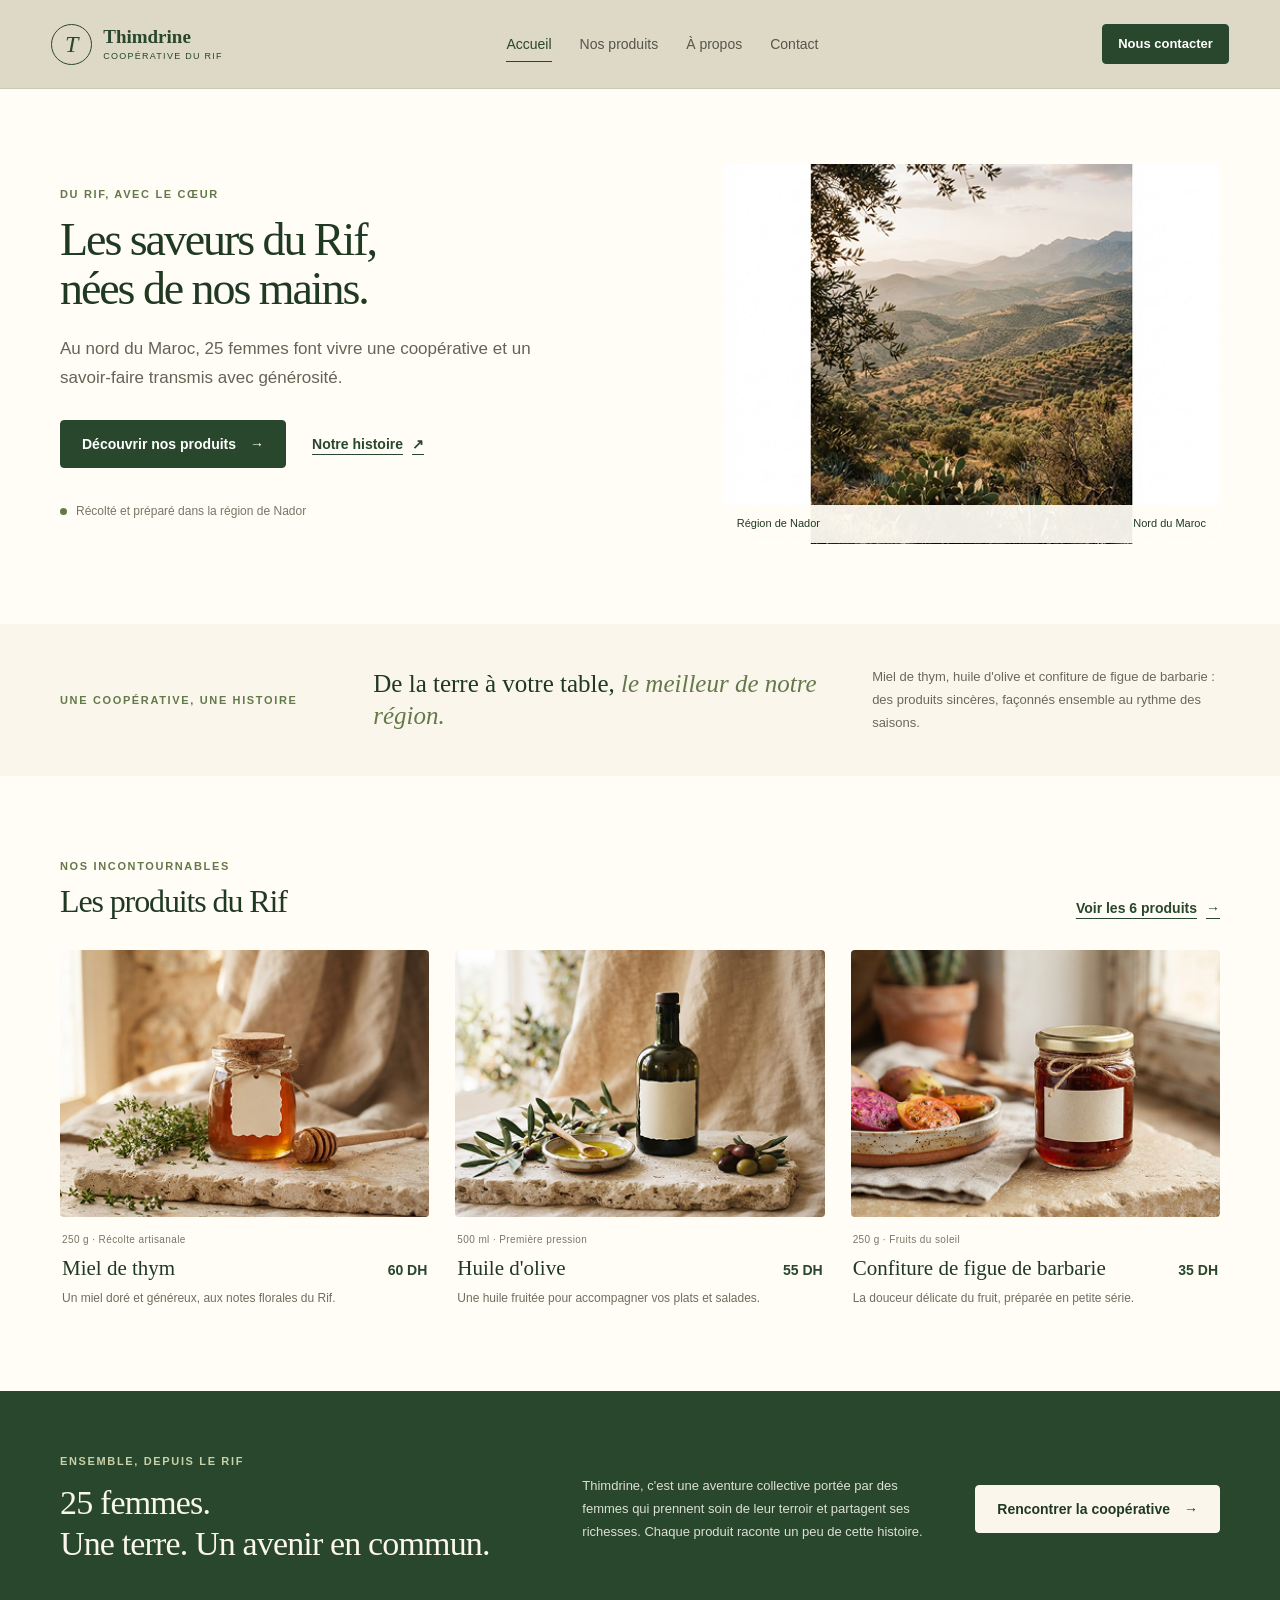
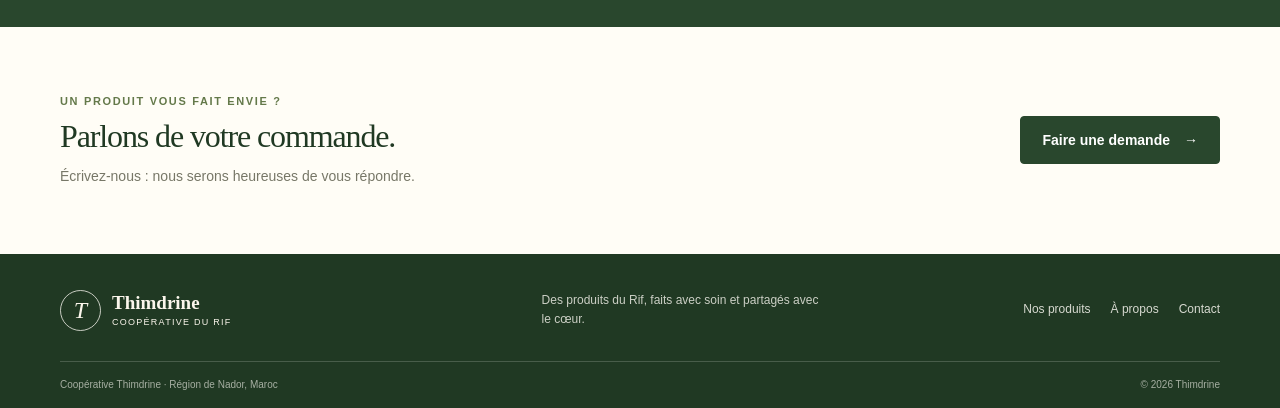
==== index.html @ 9576658b "fixing deployment issue" ====
<!doctype html>
<html lang="fr">
  <head>
    <meta charset="utf-8" />
    <meta name="viewport" content="width=device-width, initial-scale=1" />
    <meta
      name="description"
      content="Découvrez Thimdrine, une coopérative de 25 femmes du Rif qui prépare miel, huile d'olive et confitures avec soin."
    />
    <title>Thimdrine — Les saveurs du Rif</title>
    <link rel="stylesheet" href="../css/style.css" />
  </head>
  <body>
    <header class="site-header">
      <div class="header-inner">
        <a class="brand" href="../index.html">
          <span class="brand-mark" aria-hidden="true">T</span>
          <span class="brand-name"
            >Thimdrine<small>Coopérative du Rif</small></span
          >
        </a>
        <nav class="site-nav" aria-label="Navigation principale">
          <a aria-current="page" href="../index.html">Accueil</a>
          <a href="produits.html">Nos produits</a>
          <a href="apropos.html">À propos</a>
          <a href="contact.html">Contact</a>
        </nav>
        <a class="button button-small header-cta" href="contact.html"
          >Nous contacter</a
        >
      </div>
    </header>

    <main>
      <section class="hero container">
        <div class="hero-copy">
          <p class="eyebrow">Du Rif, avec le cœur</p>
          <h1>Les saveurs du Rif,<br />nées de nos mains.</h1>
          <p class="lead">
            Au nord du Maroc, 25 femmes font vivre une coopérative et un
            savoir-faire transmis avec générosité.
          </p>
          <div class="button-row">
            <a class="button" href="produits.html"
              >Découvrir nos produits <span aria-hidden="true">→</span></a
            >
            <a class="text-link" href="apropos.html"
              >Notre histoire <span aria-hidden="true">↗</span></a
            >
          </div>
          <p class="hero-note">
            <span class="note-dot" aria-hidden="true"></span> Récolté et préparé
            dans la région de Nador
          </p>
        </div>
        <figure class="hero-image">
          <img
            src="../images/Paysage-méditerranéen.png"
            alt="Paysage de collines et d'oliveraies dans le Rif"
            id="anchor"
          />
          <figcaption id="label">
            <label>Région de Nador</label>
            <label>Nord du Maroc</label>
          </figcaption>
        </figure>
      </section>

      <section class="intro-band">
        <div class="container intro-inner">
          <p class="eyebrow">Une coopérative, une histoire</p>
          <p class="intro-statement">
            De la terre à votre table, <em>le meilleur de notre région.</em>
          </p>
          <p class="intro-copy">
            Miel de thym, huile d'olive et confiture de figue de barbarie : des
            produits sincères, façonnés ensemble au rythme des saisons.
          </p>
        </div>
      </section>

      <section class="section container">
        <div class="section-heading">
          <div>
            <p class="eyebrow">Nos incontournables</p>
            <h2>Les produits du Rif</h2>
          </div>
          <a class="text-link" href="produits.html"
            >Voir les 6 produits <span aria-hidden="true">→</span></a
          >
        </div>
        <div class="featured-grid">
          <article class="product-card">
            <a
              class="product-photo"
              href="produits.html"
              aria-label="Découvrir le miel de thym"
              ><img
                src="../images/miel-250g.png"
                alt="Pot de miel de thym de 250 grammes"
            /></a>
            <div class="product-info">
              <p class="product-kicker">250 g · Récolte artisanale</p>
              <div class="product-title-row">
                <h3>Miel de thym</h3>
                <span class="price">60 DH</span>
              </div>
              <p>Un miel doré et généreux, aux notes florales du Rif.</p>
            </div>
          </article>
          <article class="product-card">
            <a
              class="product-photo"
              href="produits.html"
              aria-label="Découvrir l'huile d'olive"
              ><img
                src="../images/huile-d'olive-500mL.png"
                alt="Bouteille d'huile d'olive de 500 millilitres"
            /></a>
            <div class="product-info">
              <p class="product-kicker">500 ml · Première pression</p>
              <div class="product-title-row">
                <h3>Huile d'olive</h3>
                <span class="price">55 DH</span>
              </div>
              <p>Une huile fruitée pour accompagner vos plats et salades.</p>
            </div>
          </article>
          <article class="product-card">
            <a
              class="product-photo"
              href="produits.html"
              aria-label="Découvrir la confiture de figue de barbarie"
              ><img
                src="../images/confiture-250g.png"
                alt="Pot de confiture de figue de barbarie de 250 grammes"
            /></a>
            <div class="product-info">
              <p class="product-kicker">250 g · Fruits du soleil</p>
              <div class="product-title-row">
                <h3>Confiture de figue de barbarie</h3>
                <span class="price">35 DH</span>
              </div>
              <p>La douceur délicate du fruit, préparée en petite série.</p>
            </div>
          </article>
        </div>
      </section>

      <section class="story-band">
        <div class="container story-inner">
          <div>
            <p class="eyebrow">Ensemble, depuis le Rif</p>
            <h2>25 femmes.<br />Une terre. Un avenir en commun.</h2>
          </div>
          <p>
            Thimdrine, c'est une aventure collective portée par des femmes qui
            prennent soin de leur terroir et partagent ses richesses. Chaque
            produit raconte un peu de cette histoire.
          </p>
          <a class="button button-light" href="apropos.html"
            >Rencontrer la coopérative <span aria-hidden="true">→</span></a
          >
        </div>
      </section>

      <section class="contact-banner container">
        <div>
          <p class="eyebrow">Un produit vous fait envie ?</p>
          <h2>Parlons de votre commande.</h2>
          <p>Écrivez-nous : nous serons heureuses de vous répondre.</p>
        </div>
        <a class="button" href="contact.html"
          >Faire une demande <span aria-hidden="true">→</span></a
        >
      </section>
    </main>

    <footer class="site-footer">
      <div class="container footer-main">
        <a class="brand brand-footer" href="../index.html"
          ><span class="brand-mark" aria-hidden="true">T</span
          ><span class="brand-name"
            >Thimdrine<small>Coopérative du Rif</small></span
          ></a
        >
        <p>Des produits du Rif, faits avec soin et partagés avec le cœur.</p>
        <nav class="footer-nav" aria-label="Navigation de pied de page">
          <a href="produits.html">Nos produits</a
          ><a href="apropos.html">À propos</a><a href="contact.html">Contact</a>
        </nav>
      </div>
      <div class="container footer-bottom">
        <span>Coopérative Thimdrine · Région de Nador, Maroc</span
        ><span>© 2026 Thimdrine</span>
      </div>
    </footer>
  </body>
</html>
---- css/style.css ----
:root {
  color-scheme: light;
  --color-ink: #252b20;
  --color-forest: #29472d;
  --color-forest-dark: #203923;
  --color-leaf: #64794a;
  --color-cream: #fbf6ec;
  --color-paper: #fffdf6;
  --color-muted: #777767;
  --color-line: #ded8c7;
  --font-body: "Avenir Next", Avenir, "Segoe UI", sans-serif;
  --font-heading: Georgia, "Times New Roman", serif;
}

* {
  box-sizing: border-box;
}
html {
  scroll-behavior: smooth;
}
body {
  margin: 0;
  background: var(--color-paper);
  color: var(--color-ink);
  font-family: var(--font-body);
  font-size: 16px;
  line-height: 1.6;
}
img {
  display: block;
  max-width: 100%;
}
a {
  color: inherit;
}
a:focus-visible,
button:focus-visible,
input:focus-visible,
select:focus-visible,
textarea:focus-visible {
  outline: 3px solid #a8793a;
  outline-offset: 3px;
}
.container {
  width: 92%;
  max-width: 1160px;
  margin: 0 auto;
}
.site-header {
  background: var(--color-line);
  border-bottom: 1px solid rgba(41, 71, 45, 0.1);
}
.header-inner {
  width: 92%;
  max-width: 1280px;
  min-height: 88px;
  margin: 0 auto;
  display: flex;
  align-items: center;
  justify-content: space-between;
  gap: 32px;
}
.brand {
  display: flex;
  align-items: center;
  gap: 11px;
  color: var(--color-forest);
  text-decoration: none;
  flex-shrink: 0;
}
.brand-mark {
  width: 41px;
  height: 41px;
  display: grid;
  place-items: center;
  border: 1px solid var(--color-forest);
  border-radius: 100%;
  font-family: var(--font-heading);
  font-size: 24px;
  font-style: italic;
}
.brand-name {
  font-family: var(--font-heading);
  font-size: 19px;
  font-weight: 700;
  line-height: 1.1;
}
.brand-name small {
  display: block;
  margin-top: 4px;
  font-family: var(--font-body);
  font-size: 9px;
  font-weight: 500;
  letter-spacing: 0.14em;
  text-transform: uppercase;
}
.site-nav,
.footer-nav {
  display: flex;
  align-items: center;
  gap: 28px;
}
.site-nav a {
  position: relative;
  padding-block: 8px;
  color: #54564a;
  font-size: 14px;
  text-decoration: none;
}
.site-nav a:hover,
.site-nav a[aria-current="page"] {
  color: var(--color-forest);
}
.site-nav a[aria-current="page"]::after {
  position: absolute;
  right: 0;
  bottom: 1px;
  left: 0;
  height: 1px;
  background: var(--color-forest);
  content: "";
}
.button {
  min-height: 48px;
  display: inline-flex;
  align-items: center;
  justify-content: center;
  gap: 14px;
  padding: 12px 21px;
  border: 1px solid var(--color-forest);
  border-radius: 4px;
  background: var(--color-forest);
  color: white;
  font: inherit;
  font-size: 14px;
  font-weight: 600;
  line-height: 1.3;
  text-decoration: none;
  transition:
    background-color 150ms ease,
    color 150ms ease;
  cursor: pointer;
}
.button:hover {
  background: var(--color-forest-dark);
}
.button-small {
  min-height: 40px;
  padding: 9px 15px;
  font-size: 13px;
}
.button-light {
  border-color: var(--color-cream);
  background: var(--color-cream);
  color: var(--color-forest-dark);
}
.button-light:hover {
  background: white;
}
.hero {
  min-height: 535px;
  display: grid;
  grid-template-columns: 1.1fr 0.9fr;
  align-items: center;
  gap: 55px;
  padding-block: 66px 72px;
}
.hero-copy {
  padding-block: 10px;
}
.eyebrow {
  margin: 0 0 14px;
  color: var(--color-leaf);
  font-size: 11px;
  font-weight: 700;
  letter-spacing: 0.15em;
  line-height: 1.5;
  text-transform: uppercase;
}
h1,
h2,
h3,
p,
figure {
  margin-top: 0;
}
h1,
h2,
h3 {
  color: var(--color-forest-dark);
  font-family: var(--font-heading);
  font-weight: 500;
}
h1 {
  margin-bottom: 20px;
  font-size: 50px;
  letter-spacing: -0.045em;
  line-height: 1.06;
}
.hero h1 {
  font-size: 46px;
}
.lead {
  max-width: 490px;
  margin-bottom: 27px;
  color: #646456;
  font-size: 17px;
  line-height: 1.75;
}
.button-row {
  display: flex;
  align-items: center;
  flex-wrap: wrap;
  gap: 26px;
}
.text-link {
  display: inline-flex;
  align-items: center;
  gap: 9px;
  color: var(--color-forest);
  font-size: 14px;
  font-weight: 600;
  text-decoration-thickness: 1px;
  text-underline-offset: 5px;
}
.text-link:hover {
  color: var(--color-leaf);
}
.hero-note {
  display: flex;
  align-items: center;
  gap: 9px;
  margin: 34px 0 0;
  color: var(--color-muted);
  font-size: 12px;
}
.note-dot {
  width: 7px;
  height: 7px;
  border-radius: 50%;
  background: var(--color-leaf);
}
.hero-image {
  position: relative;
  margin: 0;
}
.hero-image img {
  width: 100%;
  height: 380px;
  border-radius: 4px;
  object-fit: cover;
  object-position: center 53%;
}
.hero-image figcaption {
  position: absolute;
  right: 1px;
  bottom: 1px;
  left: 1px;
  display: flex;
  justify-content: space-between;
  gap: 12px;
  padding: 10px 13px;
  border-radius: 2px;
  background: rgba(255, 253, 246, 0.93);
  color: var(--color-forest-dark);
  font-size: 11px;
}
.intro-band {
  padding-block: 42px;
  background: var(--color-cream);
}
.intro-inner {
  display: grid;
  grid-template-columns: 0.72fr 1.2fr 0.9fr;
  align-items: center;
  gap: 35px;
}
.intro-inner .eyebrow {
  margin: 0;
}
.intro-statement {
  margin: 0;
  color: var(--color-forest-dark);
  font-family: var(--font-heading);
  font-size: 25px;
  line-height: 1.3;
}
.intro-statement em {
  color: var(--color-leaf);
}
.intro-copy {
  margin: 0;
  color: #69695b;
  font-size: 13px;
  line-height: 1.75;
}
.section {
  padding-block: 82px;
}
.section-heading {
  display: flex;
  align-items: end;
  justify-content: space-between;
  gap: 30px;
  margin-bottom: 30px;
}
.section-heading .eyebrow {
  margin-bottom: 8px;
}
.section-heading h2,
.contact-banner h2 {
  margin-bottom: 0;
  font-size: 32px;
  letter-spacing: -0.035em;
  line-height: 1.15;
}
.featured-grid,
.products-grid {
  display: grid;
  grid-template-columns: repeat(3, 1fr);
  gap: 26px;
}
.product-card {
  min-width: 0;
}
.product-photo {
  display: block;
  overflow: hidden;
  border-radius: 4px;
  background: var(--color-cream);
}
.product-photo img {
  width: 100%;
  height: 267px;
  object-fit: cover;
  transition: transform 250ms ease;
}
a.product-photo:hover img {
  transform: scale(1.035);
}
.product-info {
  padding: 15px 2px 0;
}
.product-kicker {
  margin-bottom: 7px;
  color: var(--color-muted);
  font-size: 10px;
  letter-spacing: 0.04em;
}
.product-title-row {
  display: flex;
  align-items: baseline;
  justify-content: space-between;
  gap: 12px;
}
.product-title-row h2,
.product-title-row h3 {
  margin: 0;
  font-size: 21px;
  line-height: 1.25;
}
.price {
  flex-shrink: 0;
  color: var(--color-forest);
  font-size: 14px;
  font-weight: 700;
}
.product-info > p:last-child {
  max-width: 360px;
  margin: 8px 0 0;
  color: #6f6e60;
  font-size: 12px;
  line-height: 1.65;
}
.story-band {
  padding-block: 62px;
  background: var(--color-forest);
  color: rgba(255, 253, 246, 0.84);
}
.story-inner {
  display: grid;
  grid-template-columns: 1.1fr 0.8fr auto;
  align-items: center;
  gap: 48px;
}
.story-band .eyebrow {
  color: #c8d1a8;
}
.story-band h2 {
  margin: 0;
  color: var(--color-cream);
  font-size: 34px;
  letter-spacing: -0.025em;
  line-height: 1.2;
}
.story-inner > p {
  margin: 0;
  font-size: 13px;
  line-height: 1.8;
}
.contact-banner {
  display: flex;
  align-items: center;
  justify-content: space-between;
  gap: 32px;
  padding-block: 66px;
}
.contact-banner .eyebrow {
  margin-bottom: 9px;
}
.contact-banner h2 {
  margin-bottom: 10px;
}
.contact-banner p:last-child {
  margin: 0;
  color: var(--color-muted);
  font-size: 14px;
}
.site-footer {
  padding-top: 36px;
  background: var(--color-forest-dark);
  color: rgba(255, 253, 246, 0.77);
}
.footer-main {
  display: grid;
  grid-template-columns: 1fr 1fr auto;
  align-items: center;
  gap: 28px;
  padding-bottom: 30px;
}
.brand-footer {
  color: var(--color-cream);
}
.brand-footer .brand-mark {
  border-color: rgba(255, 253, 246, 0.75);
}
.footer-main > p {
  max-width: 280px;
  margin: 0;
  font-size: 12px;
}
.footer-nav {
  flex-wrap: wrap;
  gap: 20px;
}
.footer-nav a {
  color: rgba(255, 253, 246, 0.82);
  font-size: 12px;
  text-decoration: none;
}
.footer-nav a:hover {
  color: white;
  text-decoration: underline;
  text-underline-offset: 4px;
}
.footer-bottom {
  display: flex;
  justify-content: space-between;
  gap: 20px;
  padding-block: 15px;
  border-top: 1px solid rgba(255, 253, 246, 0.18);
  color: rgba(255, 253, 246, 0.6);
  font-size: 10px;
}
.page-heading {
  padding-block: 76px 45px;
  text-align: center;
}
.page-heading .eyebrow {
  margin-bottom: 10px;
}
.page-heading h1 {
  margin-bottom: 14px;
}
.page-heading .lead {
  margin: 0 auto;
  font-size: 15px;
}
.products-section {
  padding-top: 25px;
}
.products-grid {
  row-gap: 46px;
}
.products-grid .product-photo img {
  height: 255px;
}
.products-grid .product-title-row h2 {
  font-size: 19px;
}
.products-note {
  margin: 35px 0 0;
  padding: 14px 17px;
  background: var(--color-cream);
  color: #666657;
  font-size: 12px;
}
.about-hero {
  display: grid;
  grid-template-columns: 1fr 1fr;
  align-items: center;
  gap: 70px;
  padding-block: 76px;
}
.about-copy .lead {
  margin-bottom: 25px;
  font-size: 15px;
}
.about-photo {
  margin: 0;
}
.about-photo img {
  width: 100%;
  height: 410px;
  border-radius: 4px;
  object-fit: cover;
}
.about-photo figcaption {
  padding-top: 10px;
  color: var(--color-muted);
  font-size: 11px;
}
.stats-band {
  padding-block: 30px;
  background: var(--color-cream);
}
.stats-grid {
  display: grid;
  grid-template-columns: repeat(3, 1fr);
  text-align: center;
}
.stats-grid > div {
  display: flex;
  flex-direction: column;
  gap: 4px;
  padding-block: 8px;
}
.stats-grid > div + div {
  border-left: 1px solid var(--color-line);
}
.stats-grid strong {
  color: var(--color-forest);
  font-family: var(--font-heading);
  font-size: 39px;
  font-weight: 500;
  line-height: 1;
}
.stats-grid span {
  color: var(--color-muted);
  font-size: 11px;
}
.values-section {
  padding-block: 72px 84px;
}
.values-grid {
  display: grid;
  grid-template-columns: repeat(3, 1fr);
  gap: 35px;
}
.value-card {
  padding-top: 18px;
  border-top: 1px solid var(--color-line);
}
.value-number {
  color: var(--color-leaf);
  font-family: var(--font-heading);
  font-size: 14px;
}
.value-card h3 {
  margin: 13px 0 7px;
  font-size: 22px;
}
.value-card p {
  margin: 0;
  color: var(--color-muted);
  font-size: 13px;
  line-height: 1.75;
}
.story-about {
  padding-block: 52px;
}
.contact-layout {
  display: grid;
  grid-template-columns: 2fr 1fr;
  align-items: start;
  gap: 70px;
  padding-bottom: 88px;
}
.order-form {
  padding: 35px;
  border: 1px solid var(--color-line);
  border-radius: 4px;
  background: white;
}
.form-intro {
  margin-bottom: 24px;
  color: var(--color-forest-dark);
  font-family: var(--font-heading);
  font-size: 21px;
}
.form-grid {
  display: grid;
  grid-template-columns: repeat(2, 1fr);
  gap: 19px 18px;
}
.form-field {
  min-width: 0;
}
.form-field-wide {
  grid-column: 1 / -1;
}
.form-field label {
  display: block;
  margin-bottom: 7px;
  color: #484b40;
  font-size: 12px;
  font-weight: 600;
}
.form-field label span,
.consent-field span span {
  color: #8b4838;
}
.form-field input,
.form-field select,
.form-field textarea {
  width: 100%;
  min-height: 46px;
  padding: 11px 12px;
  border: 1px solid #d8d5ca;
  border-radius: 2px;
  background: var(--color-paper);
  color: var(--color-ink);
  font: inherit;
  font-size: 13px;
}
.form-field textarea {
  min-height: 120px;
  resize: vertical;
}
.form-field input::placeholder,
.form-field textarea::placeholder {
  color: #99988c;
}
.consent-field {
  display: flex;
  align-items: flex-start;
  gap: 10px;
  margin-top: 20px;
  color: #626256;
  font-size: 11px;
  line-height: 1.6;
  cursor: pointer;
}
.consent-field input {
  width: 16px;
  height: 16px;
  flex: 0 0 16px;
  margin: 1px 0 0;
  accent-color: var(--color-forest);
}
.required-note {
  margin: 12px 0 18px;
  color: var(--color-muted);
  font-size: 10px;
}
.form-submit {
  border: 0;
}
.contact-aside {
  padding-top: 10px;
}
.contact-aside h2 {
  margin-bottom: 13px;
  font-size: 30px;
  line-height: 1.2;
}
.contact-aside > p:not(.eyebrow):not(.image-caption) {
  color: var(--color-muted);
  font-size: 13px;
  line-height: 1.8;
}
.contact-aside a {
  color: var(--color-forest);
  text-underline-offset: 3px;
}
.aside-rule {
  height: 1px;
  margin-block: 24px;
  background: var(--color-line);
}
.contact-aside h3 {
  margin-bottom: 8px;
  font-size: 18px;
}
.contact-aside img {
  width: 100%;
  height: 160px;
  margin-top: 24px;
  border-radius: 4px;
  object-fit: cover;
  object-position: center 62%;
}
.image-caption {
  margin: 7px 0 0;
  color: var(--color-muted);
  font-size: 10px;
}
@media (max-width: 900px) {
  .header-inner {
    gap: 20px;
  }
  .header-cta {
    display: none;
  }
  .site-nav {
    gap: 20px;
  }
  .hero {
    min-height: 0;
    gap: 42px;
  }
  .hero-image img {
    height: 330px;
  }
  .intro-inner {
    grid-template-columns: 1fr 2fr;
    gap: 20px 30px;
  }
  .intro-copy {
    grid-column: 2;
  }
  .story-inner {
    grid-template-columns: 1fr 1fr;
    gap: 25px 36px;
  }
  .story-inner .button {
    justify-self: start;
  }
  .footer-main {
    grid-template-columns: 1fr auto;
  }
  .footer-main > p {
    display: none;
  }
  .about-hero {
    gap: 45px;
  }
  .contact-layout {
    grid-template-columns: 3fr 2fr;
    gap: 38px;
  }
}

@media (max-width: 640px) {
  body {
    font-size: 15px;
  }
  .container,
  .header-inner {
    width: 90%;
  }
  .header-inner {
    min-height: 0;
    flex-wrap: wrap;
    justify-content: center;
    gap: 14px 20px;
    padding-block: 15px 11px;
  }
  .brand {
    margin-right: auto;
  }
  .site-nav {
    width: 100%;
    justify-content: space-between;
    gap: 8px;
  }
  .site-nav a {
    font-size: 12px;
  }
  .hero {
    grid-template-columns: 1fr;
    gap: 30px;
    padding-block: 52px 44px;
  }
  .hero .lead {
    font-size: 15px;
  }
  .hero-image img {
    height: 350px;
  }
  .intro-band {
    padding-block: 32px;
  }
  .intro-inner {
    grid-template-columns: 1fr;
    gap: 10px;
  }
  .intro-copy {
    grid-column: auto;
    margin-top: 4px;
  }
  .section {
    padding-block: 56px;
  }
  .section-heading {
    align-items: flex-start;
    flex-direction: column;
    gap: 12px;
    margin-bottom: 22px;
  }
  .featured-grid,
  .products-grid {
    grid-template-columns: repeat(2, 1fr);
    gap: 26px;
  }
  .featured-grid .product-card:last-child {
    grid-column: 1 / -1;
  }
  .product-title-row {
    align-items: flex-start;
    flex-wrap: wrap;
    gap: 3px 8px;
  }
  .product-title-row h2,
  .product-title-row h3,
  .products-grid .product-title-row h2 {
    font-size: 17px;
  }
  .product-info > p:last-child {
    font-size: 11px;
  }
  .product-photo img,
  .products-grid .product-photo img {
    height: 160px;
  }
  .story-band {
    padding-block: 42px;
  }
  .story-inner {
    grid-template-columns: 1fr;
    gap: 17px;
  }
  .story-band h2 {
    font-size: 34px;
  }
  .contact-banner {
    align-items: flex-start;
    flex-direction: column;
    padding-block: 48px;
  }
  .footer-main {
    grid-template-columns: 1fr;
    gap: 20px;
    padding-bottom: 22px;
  }
  .footer-nav {
    gap: 18px;
  }
  .footer-bottom {
    flex-direction: column;
    gap: 3px;
  }
  .page-heading {
    padding-block: 52px 30px;
  }
  .page-heading h1 {
    font-size: 42px;
  }
  .products-section {
    padding-top: 18px;
  }
  .products-grid {
    row-gap: 32px;
  }
  .products-note {
    margin-top: 25px;
  }
  .about-hero {
    grid-template-columns: 1fr;
    gap: 29px;
    padding-block: 52px 44px;
  }
  .about-copy h1 {
    font-size: 44px;
  }
  .about-photo img {
    height: 350px;
  }
  .stats-grid strong {
    font-size: 32px;
  }
  .stats-grid span {
    font-size: 10px;
  }
  .values-section {
    padding-block: 54px;
  }
  .values-grid {
    grid-template-columns: 1fr;
    gap: 24px;
  }
  .story-about {
    padding-block: 42px;
  }
  .contact-layout {
    grid-template-columns: 1fr;
    gap: 35px;
    padding-bottom: 56px;
  }
  .order-form {
    padding: 22px 18px;
  }
  .form-grid {
    grid-template-columns: 1fr;
    gap: 16px;
  }
  .form-field-wide {
    grid-column: auto;
  }
}

@media (max-width: 380px) {
  .container,
  .header-inner {
    width: 90%;
  }
  .brand-name {
    font-size: 17px;
  }
  .site-nav {
    gap: 5px;
  }
  .site-nav a {
    font-size: 11px;
  }
  .featured-grid,
  .products-grid {
    grid-template-columns: 1fr;
  }
  .product-photo img,
  .products-grid .product-photo img {
    height: 240px;
  }
}
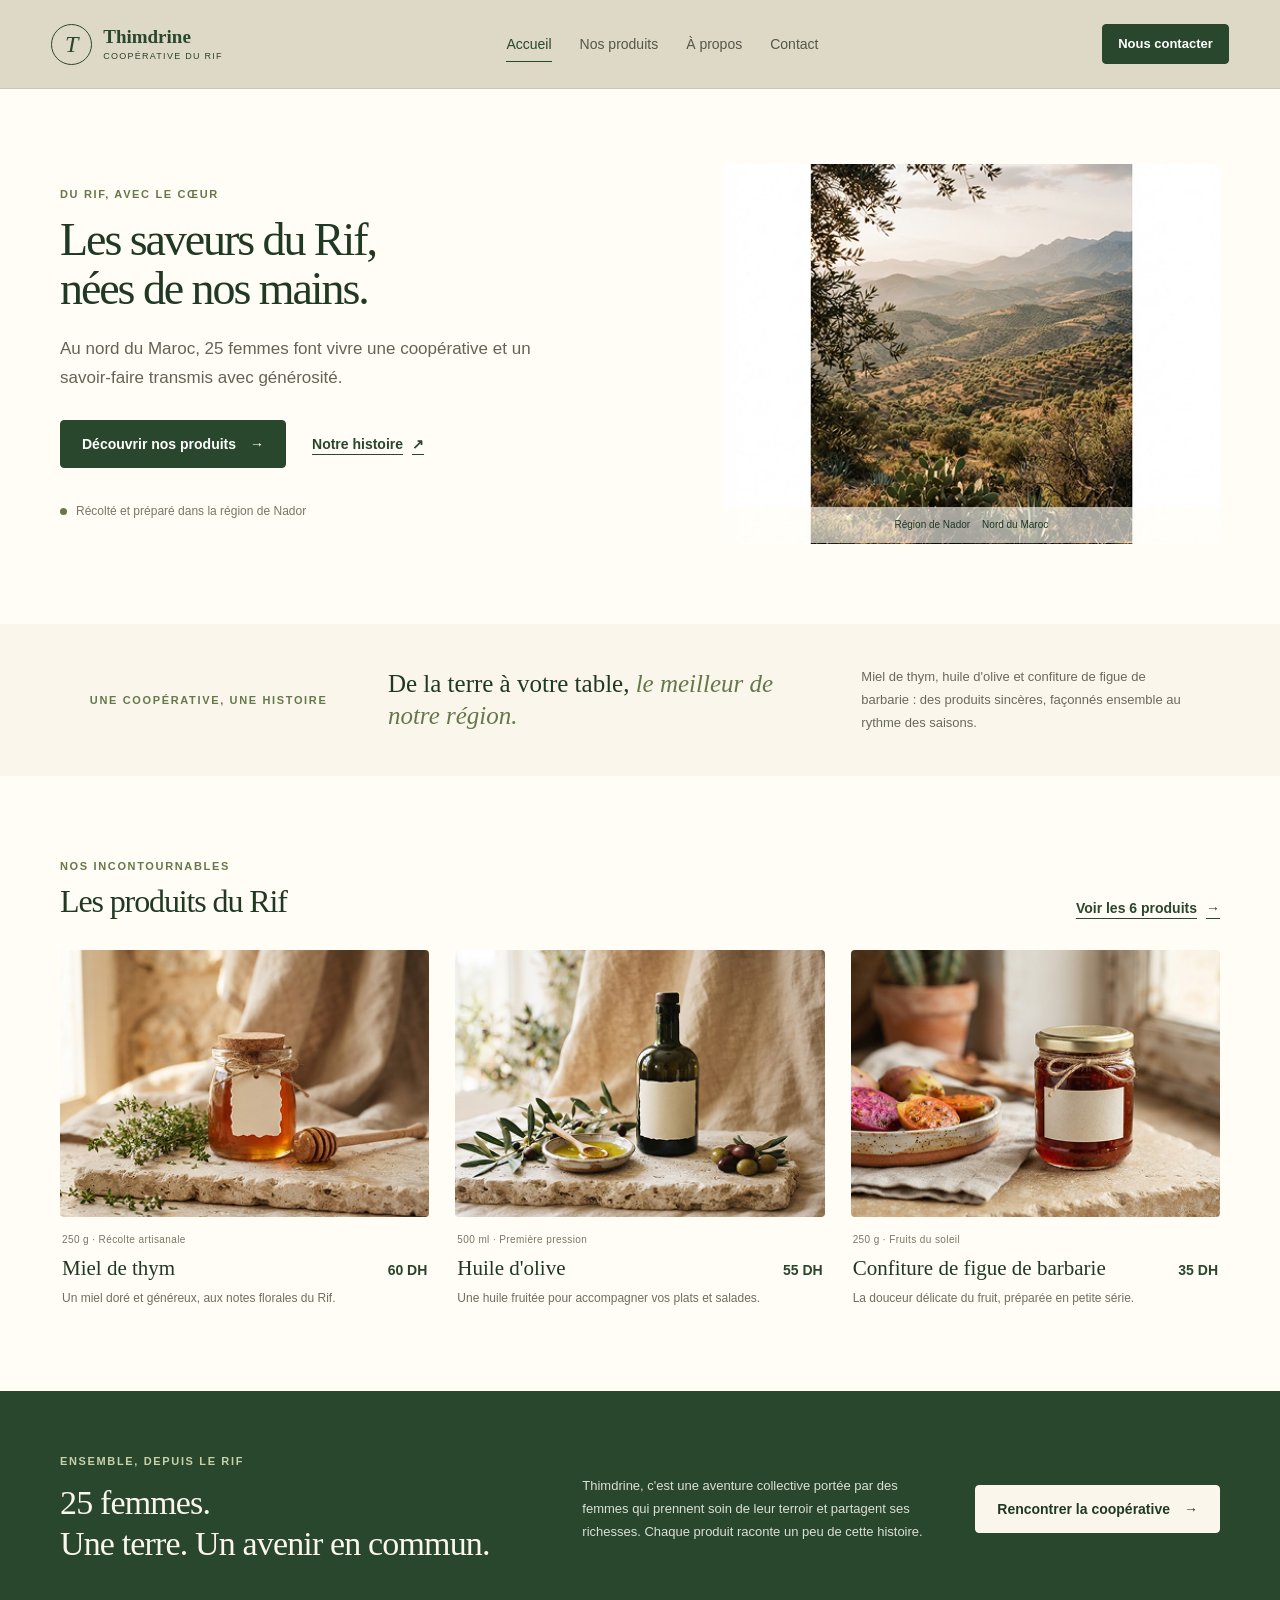
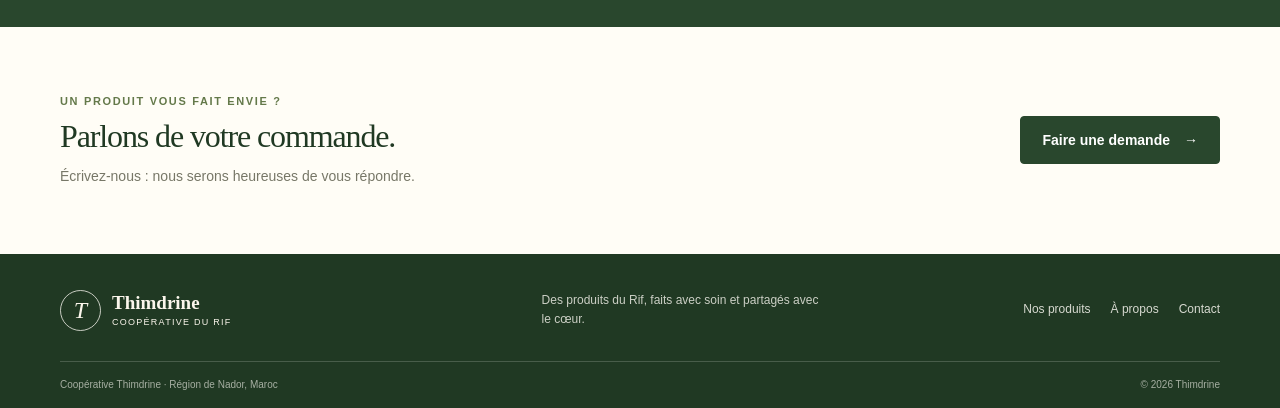
==== commit 5a20e27d: "forgot to push local changes" ====
--- a/index.html
+++ b/index.html
@@ -8,24 +8,24 @@
       content="Découvrez Thimdrine, une coopérative de 25 femmes du Rif qui prépare miel, huile d'olive et confitures avec soin."
     />
     <title>Thimdrine — Les saveurs du Rif</title>
-    <link rel="stylesheet" href="../css/style.css" />
+    <link rel="stylesheet" href="css/style.css" />
   </head>
   <body>
     <header class="site-header">
       <div class="header-inner">
-        <a class="brand" href="../index.html">
+        <a class="brand" href="index.html">
           <span class="brand-mark" aria-hidden="true">T</span>
           <span class="brand-name"
             >Thimdrine<small>Coopérative du Rif</small></span
           >
         </a>
         <nav class="site-nav" aria-label="Navigation principale">
-          <a aria-current="page" href="../index.html">Accueil</a>
-          <a href="produits.html">Nos produits</a>
-          <a href="apropos.html">À propos</a>
-          <a href="contact.html">Contact</a>
+          <a aria-current="page" href="index.html">Accueil</a>
+          <a href="docs/produits.html">Nos produits</a>
+          <a href="docs/apropos.html">À propos</a>
+          <a href="docs/contact.html">Contact</a>
         </nav>
-        <a class="button button-small header-cta" href="contact.html"
+        <a class="button button-small header-cta" href="docs/contact.html"
           >Nous contacter</a
         >
       </div>
@@ -41,10 +41,10 @@
             savoir-faire transmis avec générosité.
           </p>
           <div class="button-row">
-            <a class="button" href="produits.html"
+            <a class="button" href="docs/produits.html"
               >Découvrir nos produits <span aria-hidden="true">→</span></a
             >
-            <a class="text-link" href="apropos.html"
+            <a class="text-link" href="docs/apropos.html"
               >Notre histoire <span aria-hidden="true">↗</span></a
             >
           </div>
@@ -55,11 +55,11 @@
         </div>
         <figure class="hero-image">
           <img
-            src="../images/Paysage-méditerranéen.png"
+            src="images/Paysage-méditerranéen.png"
             alt="Paysage de collines et d'oliveraies dans le Rif"
             id="anchor"
           />
-          <figcaption id="label">
+          <figcaption>
             <label>Région de Nador</label>
             <label>Nord du Maroc</label>
           </figcaption>
@@ -85,7 +85,7 @@
             <p class="eyebrow">Nos incontournables</p>
             <h2>Les produits du Rif</h2>
           </div>
-          <a class="text-link" href="produits.html"
+          <a class="text-link" href="docs/produits.html"
             >Voir les 6 produits <span aria-hidden="true">→</span></a
           >
         </div>
@@ -93,10 +93,10 @@
           <article class="product-card">
             <a
               class="product-photo"
-              href="produits.html"
+              href="docs/produits.html"
               aria-label="Découvrir le miel de thym"
               ><img
-                src="../images/miel-250g.png"
+                src="images/miel-250g.png"
                 alt="Pot de miel de thym de 250 grammes"
             /></a>
             <div class="product-info">
@@ -111,10 +111,10 @@
           <article class="product-card">
             <a
               class="product-photo"
-              href="produits.html"
+              href="docs/produits.html"
               aria-label="Découvrir l'huile d'olive"
               ><img
-                src="../images/huile-d'olive-500mL.png"
+                src="images/huile-d'olive-500mL.png"
                 alt="Bouteille d'huile d'olive de 500 millilitres"
             /></a>
             <div class="product-info">
@@ -129,10 +129,10 @@
           <article class="product-card">
             <a
               class="product-photo"
-              href="produits.html"
+              href="docs/produits.html"
               aria-label="Découvrir la confiture de figue de barbarie"
               ><img
-                src="../images/confiture-250g.png"
+                src="images/confiture-250g.png"
                 alt="Pot de confiture de figue de barbarie de 250 grammes"
             /></a>
             <div class="product-info">
@@ -158,7 +158,7 @@
             prennent soin de leur terroir et partagent ses richesses. Chaque
             produit raconte un peu de cette histoire.
           </p>
-          <a class="button button-light" href="apropos.html"
+          <a class="button button-light" href="docs/apropos.html"
             >Rencontrer la coopérative <span aria-hidden="true">→</span></a
           >
         </div>
@@ -170,7 +170,7 @@
           <h2>Parlons de votre commande.</h2>
           <p>Écrivez-nous : nous serons heureuses de vous répondre.</p>
         </div>
-        <a class="button" href="contact.html"
+        <a class="button" href="docs/contact.html"
           >Faire une demande <span aria-hidden="true">→</span></a
         >
       </section>
@@ -178,7 +178,7 @@
 
     <footer class="site-footer">
       <div class="container footer-main">
-        <a class="brand brand-footer" href="../index.html"
+        <a class="brand brand-footer" href="index.html"
           ><span class="brand-mark" aria-hidden="true">T</span
           ><span class="brand-name"
             >Thimdrine<small>Coopérative du Rif</small></span
@@ -186,8 +186,9 @@
         >
         <p>Des produits du Rif, faits avec soin et partagés avec le cœur.</p>
         <nav class="footer-nav" aria-label="Navigation de pied de page">
-          <a href="produits.html">Nos produits</a
-          ><a href="apropos.html">À propos</a><a href="contact.html">Contact</a>
+          <a href="docs/produits.html">Nos produits</a
+          ><a href="docs/apropos.html">À propos</a
+          ><a href="docs/contact.html">Contact</a>
         </nav>
       </div>
       <div class="container footer-bottom">
--- a/css/style.css
+++ b/css/style.css
@@ -117,12 +117,13 @@
   bottom: 1px;
   left: 0;
   height: 1px;
+  width: 100%;
   background: var(--color-forest);
   content: "";
 }
 .button {
   min-height: 48px;
-  display: inline-flex;
+  display: flex;
   align-items: center;
   justify-content: center;
   gap: 14px;
@@ -257,16 +258,16 @@
   bottom: 1px;
   left: 1px;
   display: flex;
-  justify-content: space-between;
+  justify-content: center;
   gap: 12px;
   padding: 10px 13px;
   border-radius: 2px;
-  background: rgba(255, 253, 246, 0.93);
+  background: rgba(255, 253, 246, 0.63);
   color: var(--color-forest-dark);
-  font-size: 11px;
+  font-size: 10px;
 }
 .intro-band {
-  padding-block: 42px;
+  padding: 42px;
   background: var(--color-cream);
 }
 .intro-inner {
